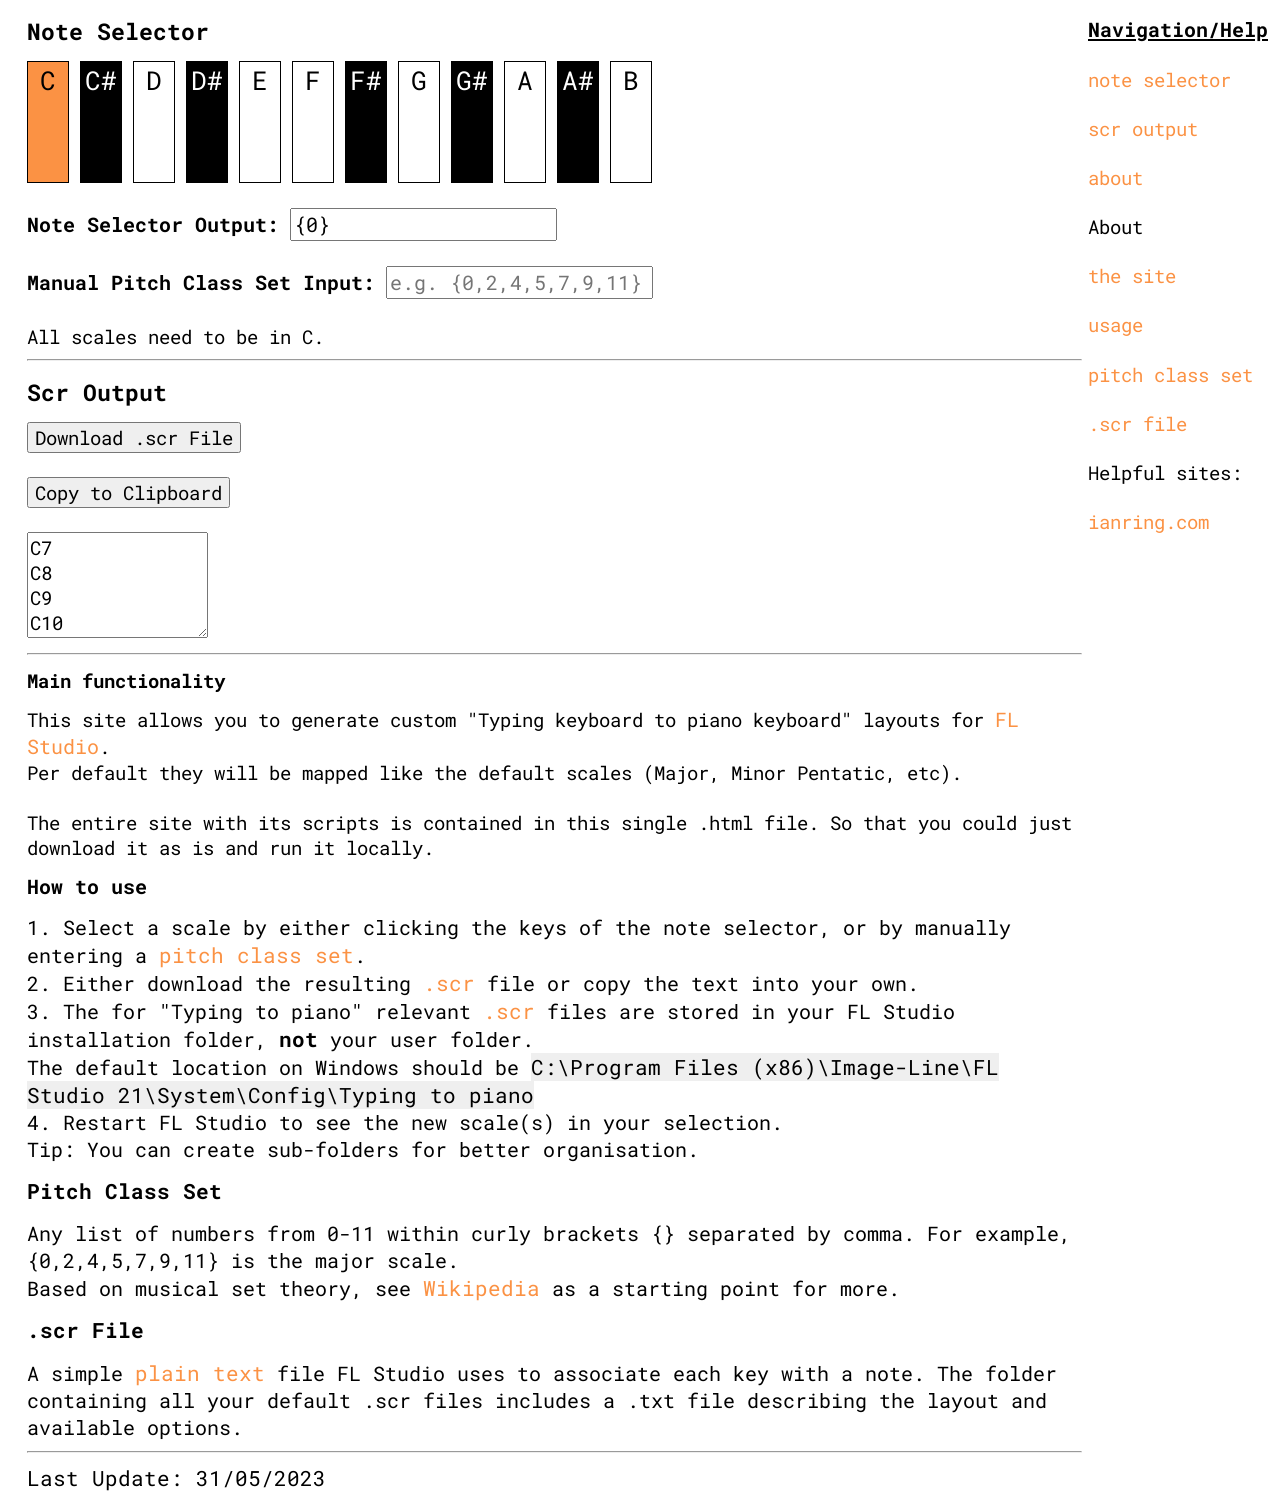
==== scr/index.html @ a785e6a1 "update scr" ====
<!DOCTYPE html>
<html>
<head>
  <title>scr toolkit</title>
  	<link rel="preconnect" href="https://fonts.googleapis.com">
	<link rel="preconnect" href="https://fonts.gstatic.com" crossorigin>
	<link href="https://fonts.googleapis.com/css2?family=Roboto+Mono&display=swap" rel="stylesheet">
	

  <style>
	* {
	 font-size: 105%;
	 font-family: 'Roboto Mono', monospace;

	}
	
	.piano {
	user-select: none;
	}
	
    .key {
      display: inline-block;
	  font-size:135%;
	  text-align: center;
      width: 40px;
      height: 120px;
      border: 1px solid #000;
      background-color: #fff;
      cursor: pointer;

    }
    .key.black {
      background-color: #000;
      color: #fff;
    }
    .key.red {
      background-color: #FB9244;
    }
	.key.black.red {
	 background-color: #E85028;
	}
	a {
	color: #FB9244;
	text-decoration: none;
	}
	
	textarea {
	height: 100px;
	width: 175px;
	}
	
	h1:target {
	color: #FB9244;
	}
	
	.sidebar { 
	width:15%;
	padding-left: 15px;
	right:0;
	display: flex;
	flex-direction: column;
	position: fixed;
	}
	
	.main {
	margin-right:15%;
	margin-left:1.5%;
	margin-top:1.25%;
	}
	
	.trueh1 {
	font-size: 125%;
	}
	
	.info {
	color: #E85028;
	}
  </style>
</head>
<body>


<div class="sidebar">
  <b><u>Navigation/Help</u></b><br>
	<a href="#note selector" class="sidebarlink">note selector</a><br>
    <a href="#scroutput" class="sidebarlink">scr output</a><br>
	<a href="#about" class="sidebarlink">about</a><br>
	<span>About</span><br>
	<a href="#functionality" class="sidebarlink">the site</a><br>
	<a href="#usage" class="sidebarlink">usage<a/><br>
	<a href="#pitchclass" class="sidebarlink">pitch class set</a><br>
	<a href="#scrfile" class="sidebarlink">.scr file</a><br>

	<span>Helpful sites:</span><br>
	<a href="https://ianring.com/musictheory/">ianring.com</a>
</div>
<div class="main">

  <h1 class="trueh1" id="note selector">Note Selector</h1>
  <div class="piano" id="piano">
    <div class="key white selected" onclick="selectKey(0)">C</div>
    <div class="key black" onclick="selectKey(1)">C#</div>
    <div class="key white" onclick="selectKey(2)">D</div>
    <div class="key black" onclick="selectKey(3)">D#</div>
    <div class="key white" onclick="selectKey(4)">E</div>
    <div class="key white" onclick="selectKey(5)">F</div>
    <div class="key black" onclick="selectKey(6)">F#</div>
    <div class="key white" onclick="selectKey(7)">G</div>
    <div class="key black" onclick="selectKey(8)">G#</div>
    <div class="key white" onclick="selectKey(9)">A</div>
    <div class="key black" onclick="selectKey(10)">A#</div>
    <div class="key white" onclick="selectKey(11)">B</div>
  </div>
  <b>
<br>
  <span id="text">Note Selector Output:</span>
  <input type="text" id="output" readonly><br><br>
  <span id="text">Manual Pitch Class Set Input:</span>
  <input type="text" id="input" placeholder="e.g. {0,2,4,5,7,9,11}" oninput="handleInput()"><br>
  </b><span class="info" id="info"></span><br>
  <span id="text">All scales need to be in C.</span>
  
  <hr>
  
  <h1 class="trueh1" id="scroutput">Scr Output</h1>
  <button onclick="downloadTextFile()">Download .scr File</button><br><br>
  <button onclick="copyToClipboard()">Copy to Clipboard</button><br><br>
  
  <textarea id="outputPitchSet" readonly></textarea>
  
  <hr>

<h1 id="functionality">Main functionality</h3>
<span id="text">This site allows you to generate custom "Typing keyboard to piano keyboard" layouts for <a href="https://www.image-line.com/fl-studio/">FL Studio</a>.
 <br>Per default they will be mapped like the default scales (Major, Minor Pentatic, etc). 
 
 <!--<a href="https://github.com/demanddystopia/demanddystopia.github.io/scr">Link to github repository</a><br>
 Link to FL Studio forum thread-->
 <br><br>The entire site with its scripts is contained in this single .html file. So that you could just download it as is and run it locally.

<h1 id="usage">How to use</h3>
 <span id="text">1. Select a scale by either clicking the keys of the note selector, or by manually entering a <a href="#pitchclass">pitch class set</a>.
 <br>2. Either download the resulting <a href="#scrfile">.scr</a> file or copy the text into your own. 
 <br>3. The for "Typing to piano" relevant <a href="#scrfile">.scr</a> files are stored in your FL Studio installation folder, <b>not</b> your user folder.<br>
 The default location on Windows should be <span style="background-color: #EFEFEF">C:\Program Files (x86)\Image-Line\FL Studio 21\System\Config\Typing to piano</span>
 <br>4. Restart FL Studio to see the new scale(s) in your selection. 
 <br>Tip: You can create sub-folders for better organisation.

<h1 id="pitchclass">Pitch Class Set</h3>Any list of numbers from 0-11 within curly brackets {} separated by comma. For example, {0,2,4,5,7,9,11} is the major scale.
 <br>Based on musical set theory, see <a href="https://en.wikipedia.org/wiki/Set_theory_(music)">Wikipedia</a> as a starting point for more.

<h1 id="scrfile">.scr File</h3>
 A simple <a href="https://en.wikipedia.org/wiki/Plain_text">plain text</a> file FL Studio uses to associate each key with a note. The folder containing all your default .scr files includes a .txt file describing the layout and available options.
 <br>
<hr>
 <span id="text">Last Update: 31/05/2023<br> </span>


</div>

  <script>

// NOTE SELECTOR
    var selectedKeys = [0];

    function selectKey(keyValue) {
      if (keyValue === 0) {
        return;
      }

      var index = selectedKeys.indexOf(keyValue);

      if (index === -1) {
        selectedKeys.push(keyValue);
      } else {
        selectedKeys.splice(index, 1);
      }

      selectedKeys.sort(function(a, b) {
        return a - b;
      });

      updatePiano();
      updateOutput();
    }

    function updatePiano() {
      var keys = document.getElementsByClassName('key');

      for (var i = 0; i < keys.length; i++) {
        var keyValue = parseInt(keys[i].getAttribute('onclick').match(/\d+/)[0]);

        if (selectedKeys.indexOf(keyValue) !== -1) {
          keys[i].classList.add('red');
        } else {
          keys[i].classList.remove('red');
        }
      }
    }

    function updateOutput() {
      var output = '{' + selectedKeys.join(',') + '}';
      document.getElementById('output').value = output;
	  convertPitchSet(); // CONVERT PITCH SET
    }

    function handleInput() {
      var input = document.getElementById('input').value;
      var regex = /^\{([0-9,\s]*)\}$/;

      if (regex.test(input)) {
        var values = input
          .slice(1)
          .split(',')
          .map(function(key) {
            return parseInt(key.trim());
          })
          .filter(function(key) {
            return !isNaN(key);
          });

        var validInput = values.every(function(key) {
          return key >= 0 && key <= 11 && !isNaN(key);
        });

        var containsZero = values.includes(0);
        var hasDuplicates = new Set(values).size !== values.length;

        if (validInput) {
          if (containsZero) {
            if (hasDuplicates) {
              document.getElementById('info').textContent = 'Duplicate values are not allowed.';
            } else {
              selectedKeys = values;
              selectedKeys.sort(function(a, b) {
                return a - b;
              });

              updatePiano();
              updateOutput();
              document.getElementById('info').textContent = '';
            }
          } else {
            document.getElementById('info').textContent = 'The pitch class set must contain the number 0.';
          }
        } else {
          document.getElementById('info').textContent = '';
          selectedKeys = [];
          updatePiano();
          updateOutput();
        }
      } else {
        document.getElementById('info').textContent = 'Please enter the pitch class set in the format {0,2,5,...}.';
      }
    convertPitchSet(); // CONVERT PITCH SET
	}

    // Select the "C" key on page load
    window.onload = function() {
      selectKey(0);
      updatePiano();
      updateOutput();
    };
	
// PITCH CONVERTER

       function convertPitchSet() {
           var inputPitchSet = document.getElementById("output").value;
           var outputPitchSet = document.getElementById("outputPitchSet");
           // var startNumber = parseInt(document.getElementById("startNumber").value);
		var startNumber = 7;

           // Extract the pitch values from the input
           var regex = /(\d+)/g;
           var pitches = inputPitchSet.match(regex);

           // Check if the pitch set is valid
           if (!pitches || pitches.some(function(pitch) {
               return parseInt(pitch) < 0 || parseInt(pitch) > 11;
           })) {
               document.getElementById('info').textContent = 'Invalid pitch set. Please enter valid numbers between 0 and 11 separated by commas.';
               return;
           }

           var totalLength = 52; // Total number of lines

           // Map the pitch set to piano keys with numbering
           var pianoKeys = pitches.map(function(pitch) {
               var note = ["C", "C#", "D", "D#", "E", "F", "F#", "G", "G#", "A", "A#", "B"];
               return note[parseInt(pitch)];
           });

           // Generate the output pitch set
	var sequence = [];
for (var i = 0; i < totalLength; i++) {
    var currentNumber;
    switch (true) {
        case (i < 12):
            currentNumber = startNumber + Math.floor(i / pitches.length);
            sequence.push(pianoKeys[i % pitches.length] + currentNumber);
            break;
        case (i >= 14 && i < 26):
            currentNumber = startNumber - 1 + Math.floor((i - 14) / pitches.length);
            sequence.push(pianoKeys[(i - 14) % pitches.length] + currentNumber);
            break;
        case (i >= 28 && i < 39):
            currentNumber = startNumber - 2 + Math.floor((i - 28) / pitches.length);
            sequence.push(pianoKeys[(i - 28) % pitches.length] + currentNumber);
            break;
        case (i >= 42 && i < 53):
            currentNumber = startNumber - 3 + Math.floor((i - 42) / pitches.length);
            sequence.push(pianoKeys[(i - 42) % pitches.length] + currentNumber);
            break;
        case (i === 39 || i === 42):
            sequence.push("FREE");
            break;
        case (i === 43):
            sequence.push(pianoKeys[0] + (startNumber + Math.floor(i / pitches.length)));
            break;
        default:
            sequence.push("FREE");
            break;
    }
}


            outputPitchSet.value = sequence.join("\n");
        }
		
// DOWNLOADER 

function downloadTextFile() {
    var text = document.getElementById("outputPitchSet").value;
    var element = document.createElement("a");
    var file = new Blob([text], {type: 'text/plain'});
    element.href = URL.createObjectURL(file);
    element.download = "Scale.scr";
    document.body.appendChild(element);
    element.click();
}

function copyToClipboard() {
    var text = document.getElementById("outputPitchSet").value;
    navigator.clipboard.writeText(text)
        .then(function() {
            alert("Text copied to clipboard!");
        })
        .catch(function(error) {
            console.error("Error copying text: ", error);
        });
}
</script>
</body>
</html>
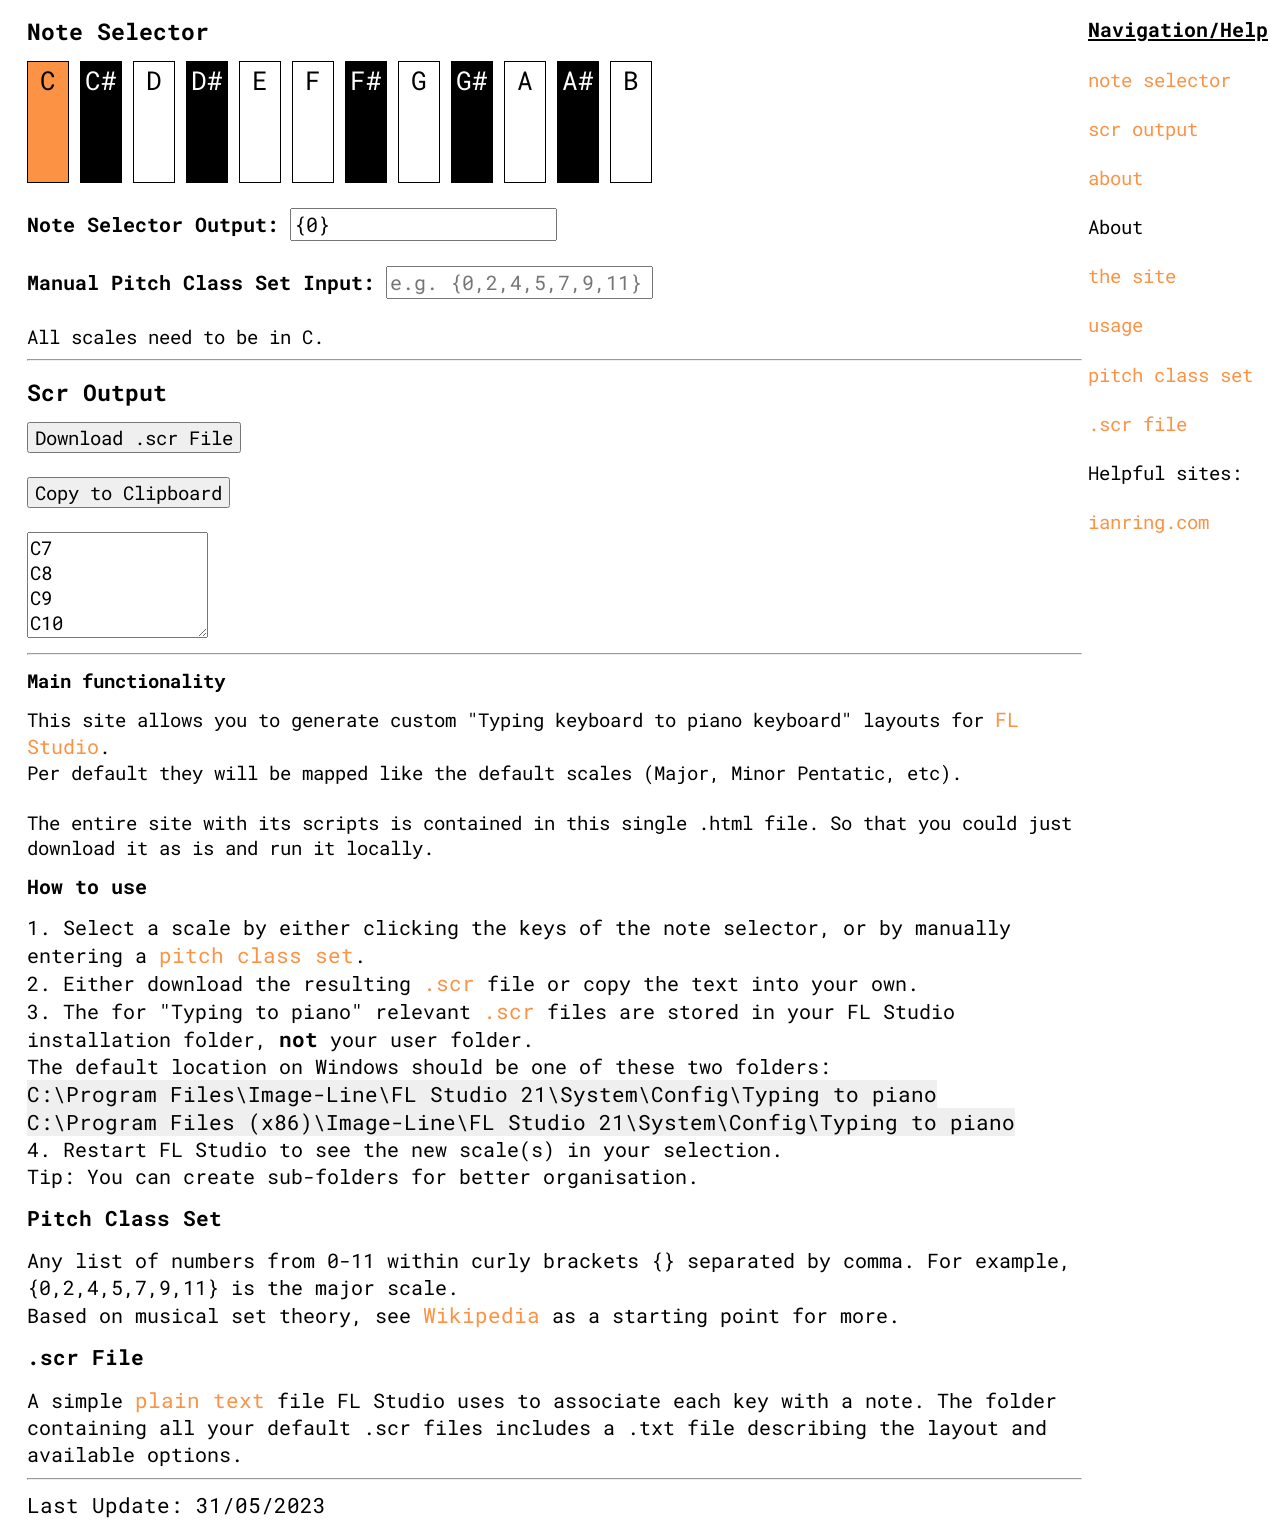
==== commit 26cd35f8: "default location@scr" ====
--- a/scr/index.html
+++ b/scr/index.html
@@ -142,7 +142,10 @@
  <span id="text">1. Select a scale by either clicking the keys of the note selector, or by manually entering a <a href="#pitchclass">pitch class set</a>.
  <br>2. Either download the resulting <a href="#scrfile">.scr</a> file or copy the text into your own. 
  <br>3. The for "Typing to piano" relevant <a href="#scrfile">.scr</a> files are stored in your FL Studio installation folder, <b>not</b> your user folder.<br>
- The default location on Windows should be <span style="background-color: #EFEFEF">C:\Program Files (x86)\Image-Line\FL Studio 21\System\Config\Typing to piano</span>
+ The default location on Windows should be one of these two folders:<br>
+ <span style="background-color: #EFEFEF">C:\Program Files\Image-Line\FL Studio 21\System\Config\Typing to piano</span><br>
+ <span style="background-color: #EFEFEF">C:\Program Files (x86)\Image-Line\FL Studio 21\System\Config\Typing to piano</span>
+ 
  <br>4. Restart FL Studio to see the new scale(s) in your selection. 
  <br>Tip: You can create sub-folders for better organisation.
 
@@ -351,4 +354,4 @@
 }
 </script>
 </body>
-</html>
+</html>
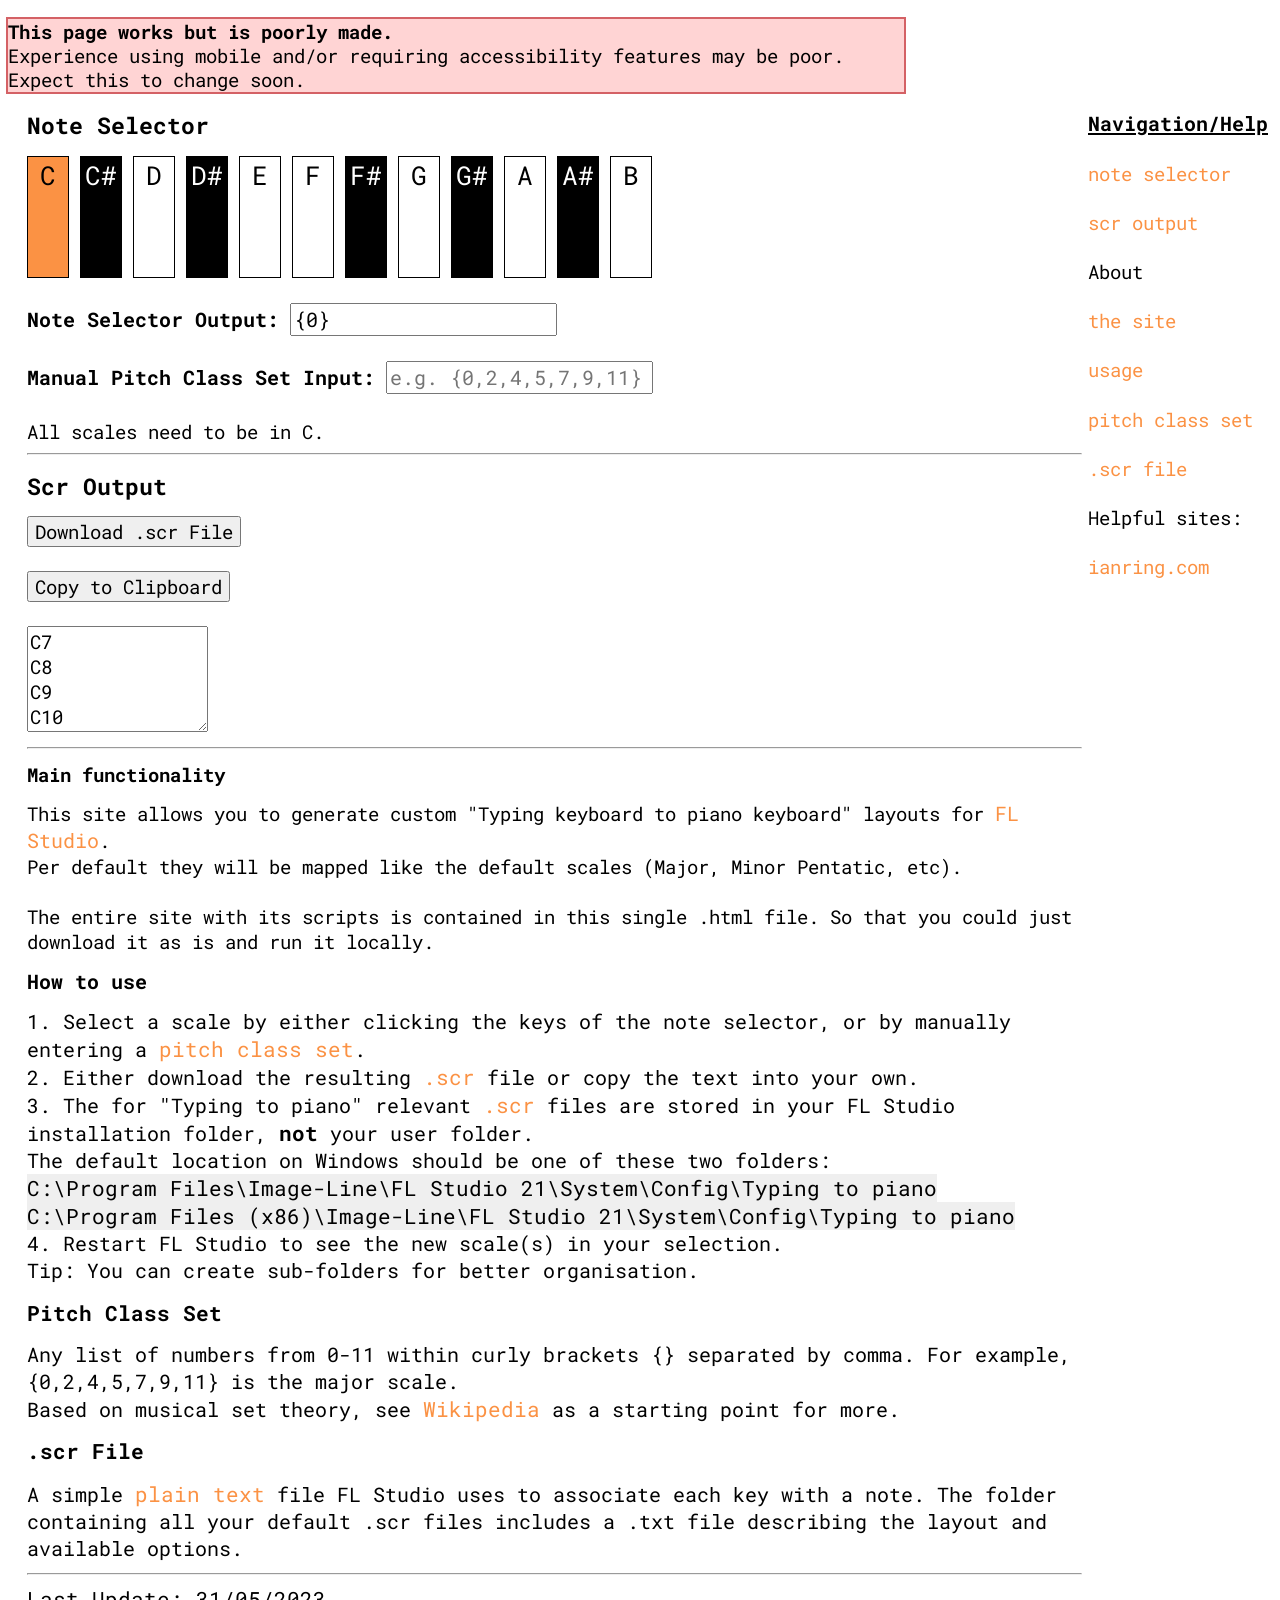
==== commit dd8cf6f8: "temporary measure until proper fixed" ====
--- a/scr/index.html
+++ b/scr/index.html
@@ -5,13 +5,42 @@
   	<link rel="preconnect" href="https://fonts.googleapis.com">
 	<link rel="preconnect" href="https://fonts.gstatic.com" crossorigin>
 	<link href="https://fonts.googleapis.com/css2?family=Roboto+Mono&display=swap" rel="stylesheet">
-	
+	<meta name=viewport content="width=device-width, initial-scale=0.5">
 
   <style>
+
+html {
+  scroll-behavior: smooth;
+}
+
+@keyframes targetted {  
+    0% {  
+       background-color: var(--color1);  
+       outline: .125em solid var(--color1); 
+       color:var(--100);
+    }  
+    50% { color: var(--100);}
+    
+    100% { outline: .125em solid transparent;
+    color: var(--color1);
+      
+    }  
+}  
+:target {animation: targetted 2500ms step-end;
+}
 	* {
 	 font-size: 105%;
 	 font-family: 'Roboto Mono', monospace;
-
+}
+h1:target {
+	color: var(--color1);
+	}
+	
+	:root {
+	  --color1: #FB9244;
+	  --color2: #E85028;
+	  --000: black;
+	  --100: white;
 	}
 	
 	.piano {
@@ -24,8 +53,8 @@
 	  text-align: center;
       width: 40px;
       height: 120px;
-      border: 1px solid #000;
-      background-color: #fff;
+      border: 1px solid var(--000);
+      background-color: var(--100);
       cursor: pointer;
 
     }
@@ -34,23 +63,19 @@
       color: #fff;
     }
     .key.red {
-      background-color: #FB9244;
+      background-color: var(--color1);
     }
 	.key.black.red {
-	 background-color: #E85028;
+	 background-color: var(--color2);
 	}
 	a {
-	color: #FB9244;
+	color: var(--color1);
 	text-decoration: none;
 	}
 	
 	textarea {
 	height: 100px;
 	width: 175px;
-	}
-	
-	h1:target {
-	color: #FB9244;
 	}
 	
 	.sidebar { 
@@ -73,18 +98,28 @@
 	}
 	
 	.info {
-	color: #E85028;
+	color: var(--color2);
+	}
+	
+	.notice {
+	  background-color: oklch(from var(--color2) calc(l * 1.5) calc(c * .75) 20 / .75);
+	 
+	  max-inline-size: 70vw;
+	  strong { display: block};
+	  outline: 2px solid oklch(from var(--color2) l calc(c * .75) 20 / 1);
 	}
   </style>
 </head>
 <body>
 
+<p class=notice>
+  <strong>This page works but is poorly made.</strong>Experience using mobile and/or requiring accessibility features may be poor. Expect this to change soon.
+</p>
 
 <div class="sidebar">
   <b><u>Navigation/Help</u></b><br>
 	<a href="#note selector" class="sidebarlink">note selector</a><br>
     <a href="#scroutput" class="sidebarlink">scr output</a><br>
-	<a href="#about" class="sidebarlink">about</a><br>
 	<span>About</span><br>
 	<a href="#functionality" class="sidebarlink">the site</a><br>
 	<a href="#usage" class="sidebarlink">usage<a/><br>
@@ -354,4 +389,4 @@
 }
 </script>
 </body>
-</html>+ </html>
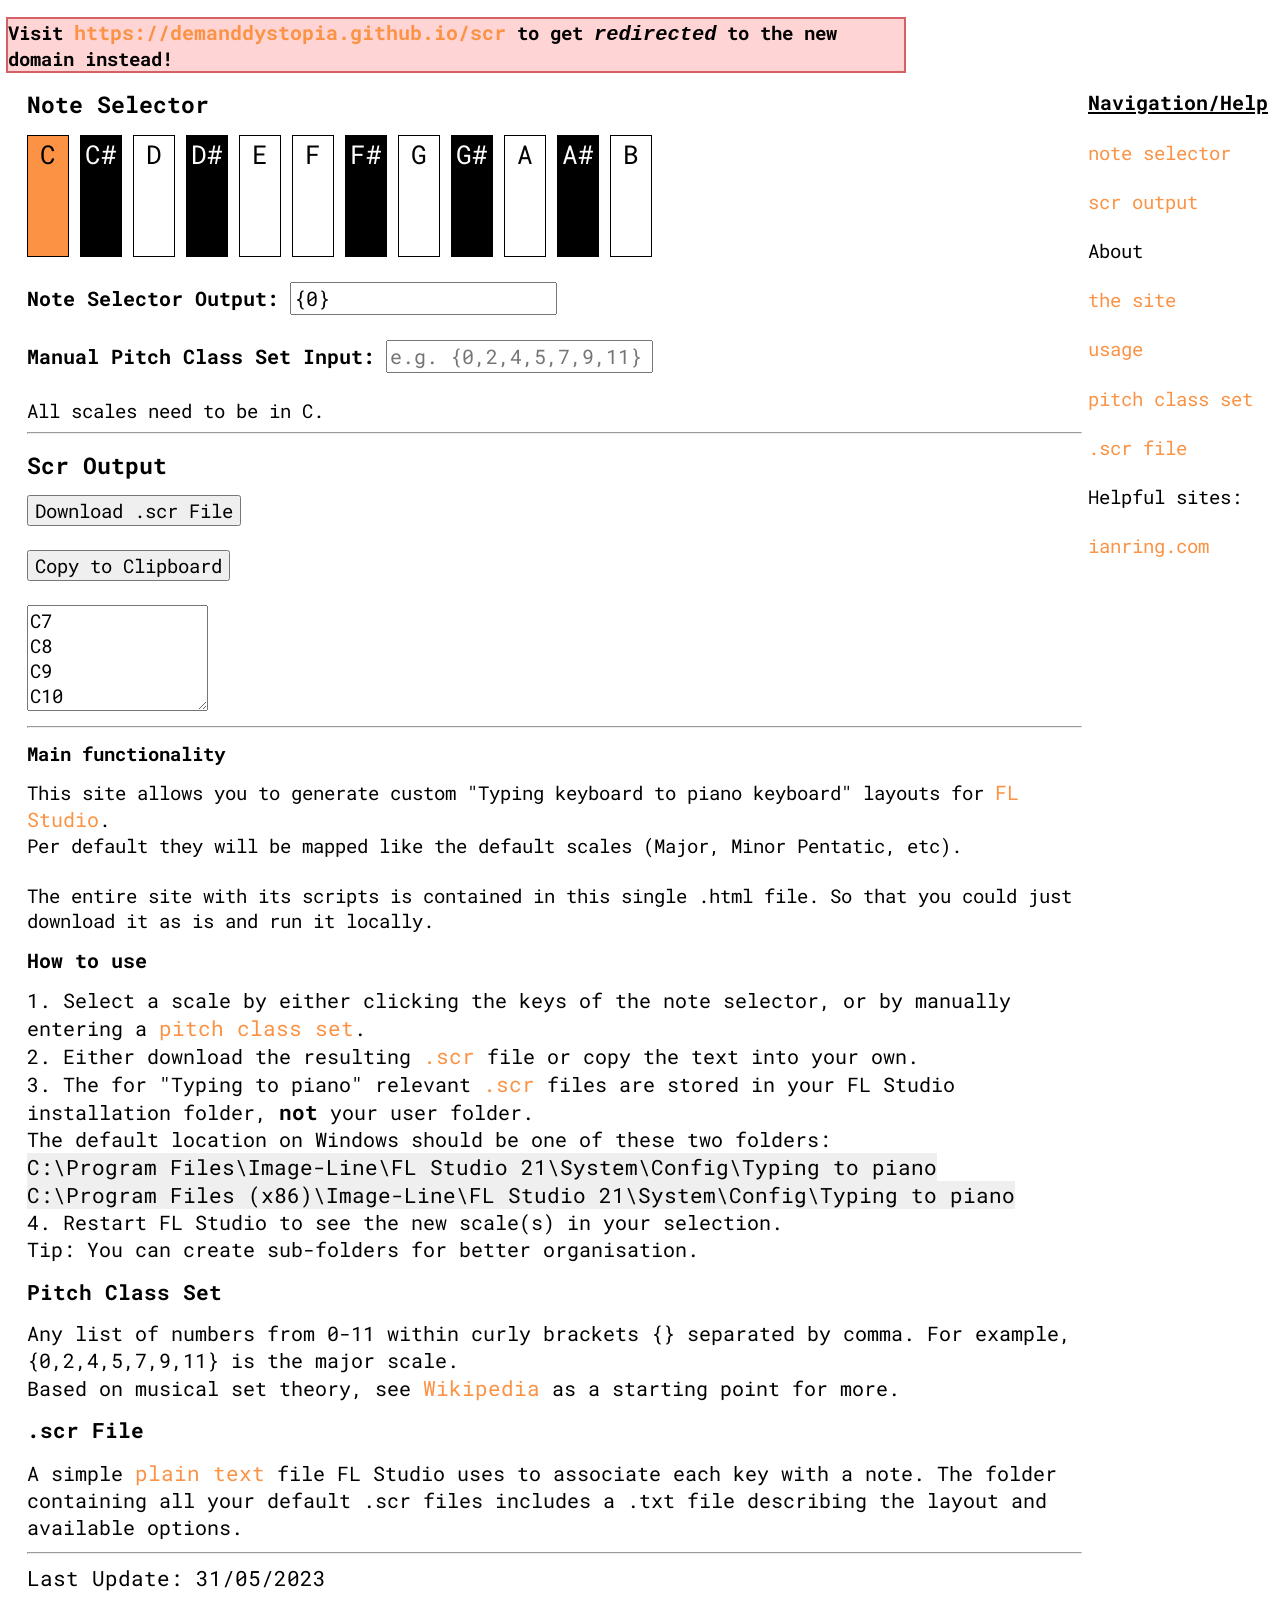
==== commit e39d9dd6: "yup 2" ====
--- a/scr/index.html
+++ b/scr/index.html
@@ -111,10 +111,12 @@
   </style>
 </head>
 <body>
-
-<p class=notice>
-  <strong>This page works but is poorly made.</strong>Experience using mobile and/or requiring accessibility features may be poor. Expect this to change soon.
+<p class="notice">
+<strong>Visit <a href="https://demanddystopia.github.io/scr">https://demanddystopia.github.io/scr</a> to get <em>redirected</em> to the new domain instead! </strong
 </p>
+<!-- <p class=notice> -->
+  <!-- <strong>This page works but is poorly made.</strong>Experience using mobile and/or requiring accessibility features may be poor. Expect this to change soon. -->
+<!-- </p> -->
 
 <div class="sidebar">
   <b><u>Navigation/Help</u></b><br>
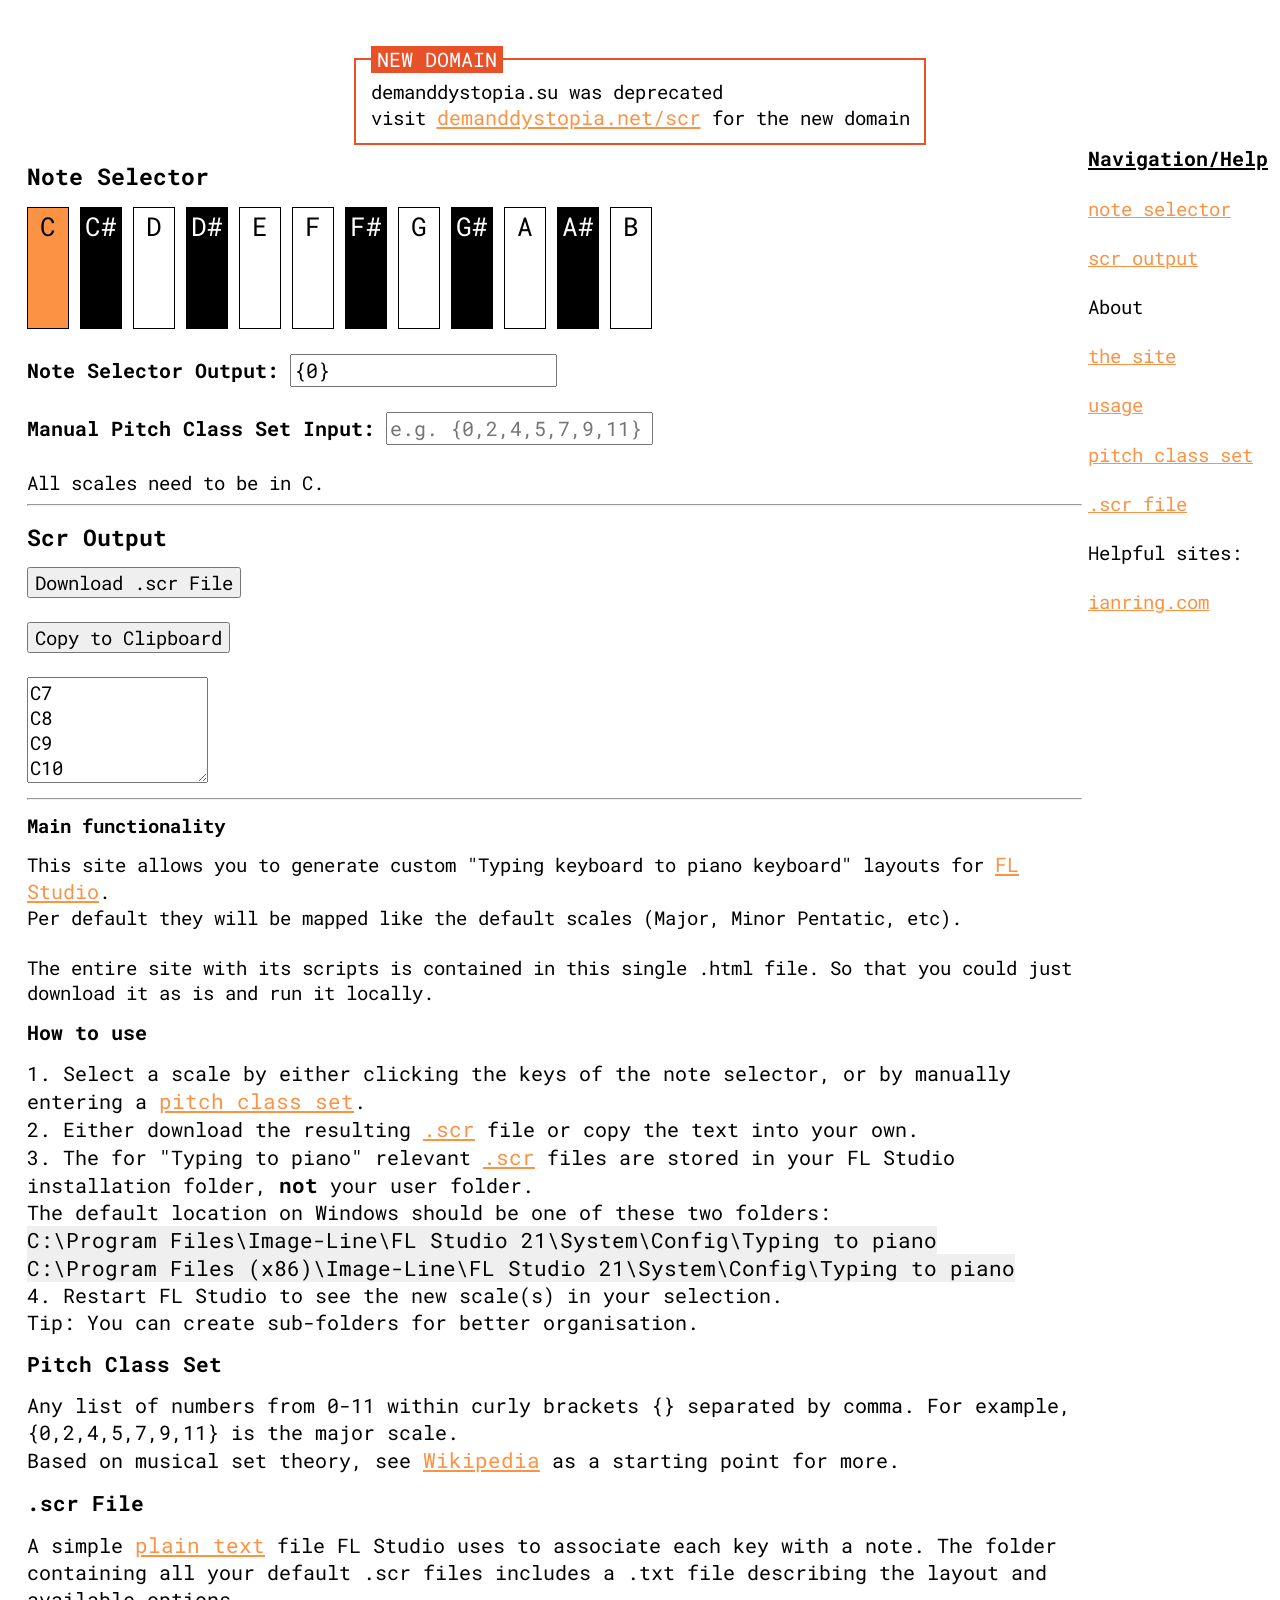
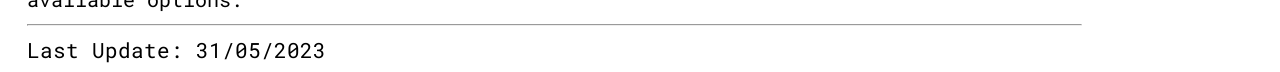
==== commit b1d1961b: "." ====
--- a/scr/index.html
+++ b/scr/index.html
@@ -70,8 +70,13 @@
 	}
 	a {
 	color: var(--color1);
-	text-decoration: none;
-	}
+	  text-decoration: .125ch dotted underline color-mix(currentcolor, transparent);
+		  transition: 0.085s;
+  }
+  a:hover {
+    text-decoration-style: solid;
+    color: var(--color2);
+  }
 	
 	textarea {
 	height: 100px;
@@ -108,13 +113,31 @@
 	  strong { display: block};
 	  outline: 2px solid oklch(from var(--color2) l calc(c * .75) 20 / 1);
 	}
+
+  	fieldset {
+		text-align: left;
+		margin-top:1.5lh;
+		width: max-content;
+		color: black;
+		border: .25ch solid var(--color2);
+		background-color: color-mix(var(--100) 80%, var(--color2));
+	}
+	legend {
+		margin-right: auto;
+	color:black;
+	background-color: var(--color2);
+  color: var(--100);
+	padding-inline: .5ch;
+	}
   </style>
 </head>
 <body>
-<p class="notice">
-<strong>Visit <a href="https://demanddystopia.github.io/scr">https://demanddystopia.github.io/scr</a> to get <em>redirected</em> to the new domain instead! </strong
-</p>
-<!-- <p class=notice> -->
+  <div style="display:grid; place-items: center;">
+<fieldset><legend>NEW DOMAIN</legend>
+demanddystopia.su was deprecated
+<br>visit <a href="https://demanddystopia.net/scr">demanddystopia.net/scr</a> for the new domain
+</fieldset></div>
+<!--  -->
   <!-- <strong>This page works but is poorly made.</strong>Experience using mobile and/or requiring accessibility features may be poor. Expect this to change soon. -->
 <!-- </p> -->
 
